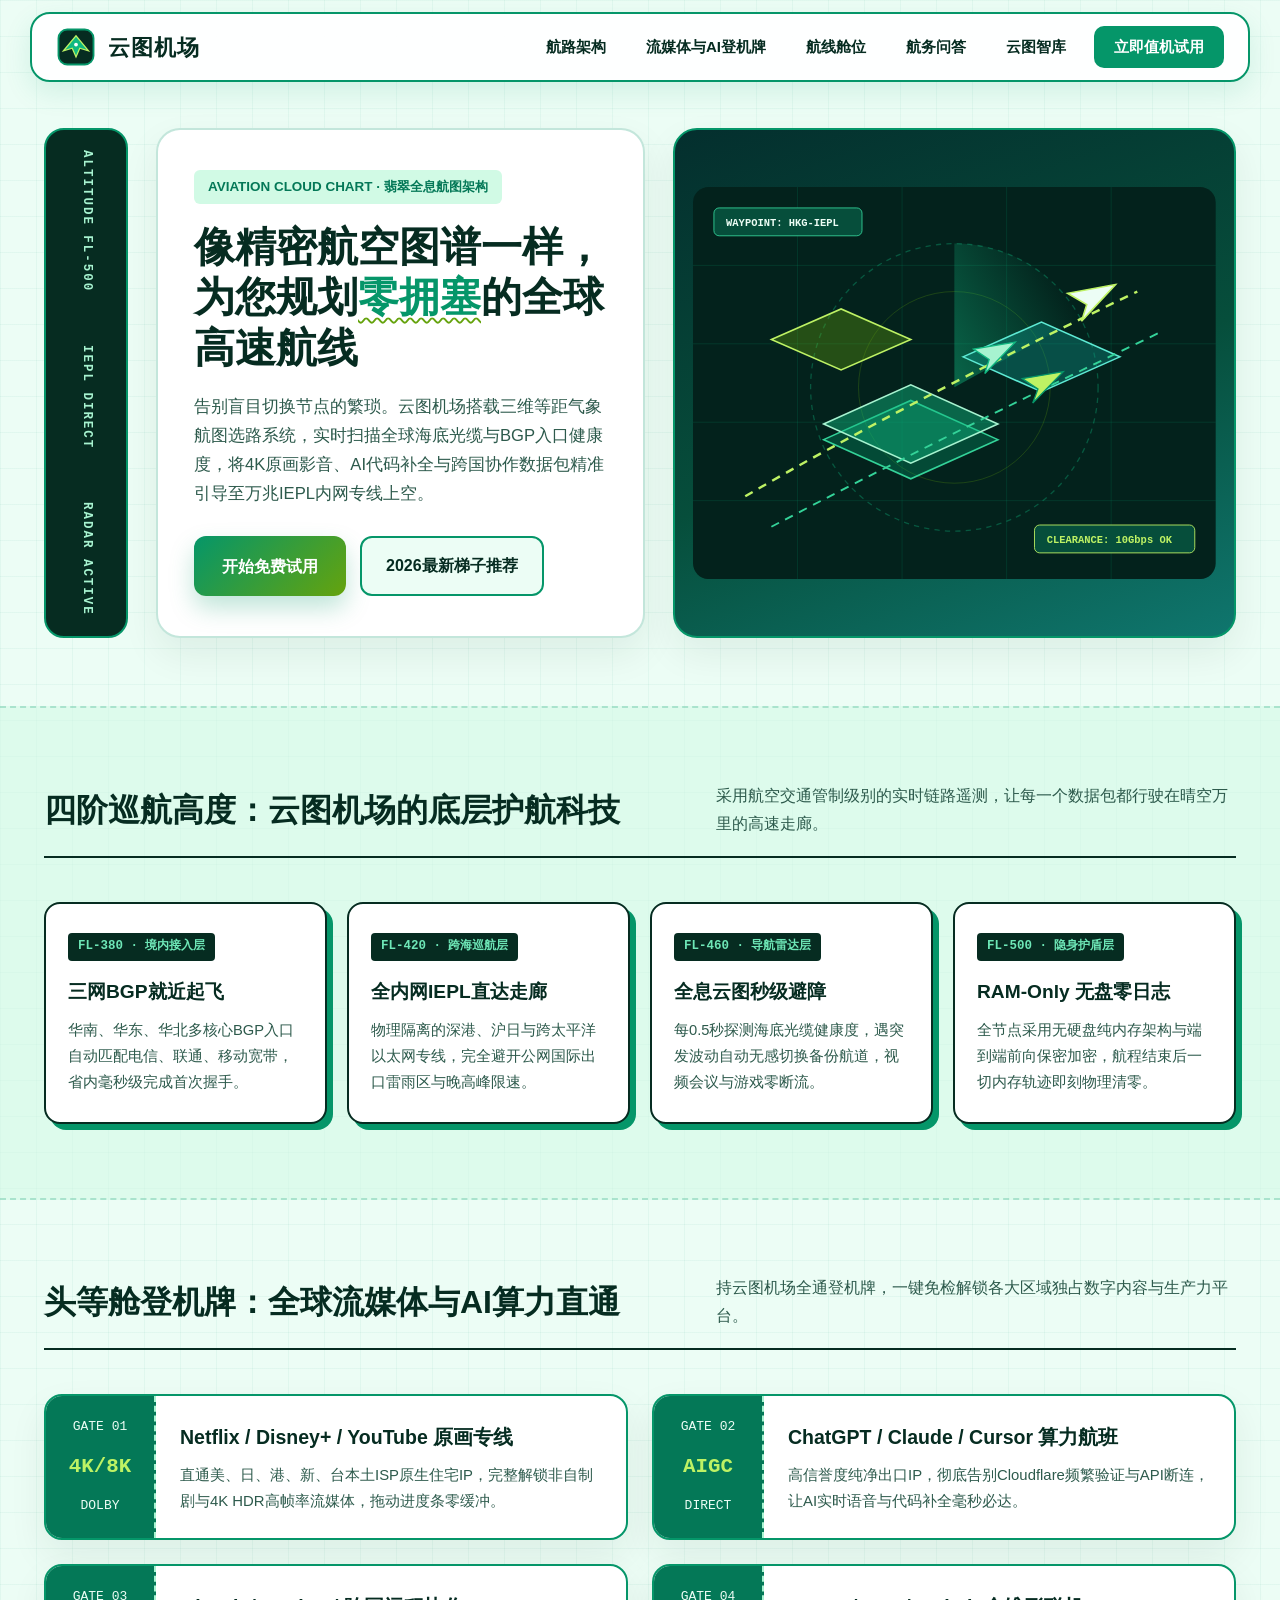
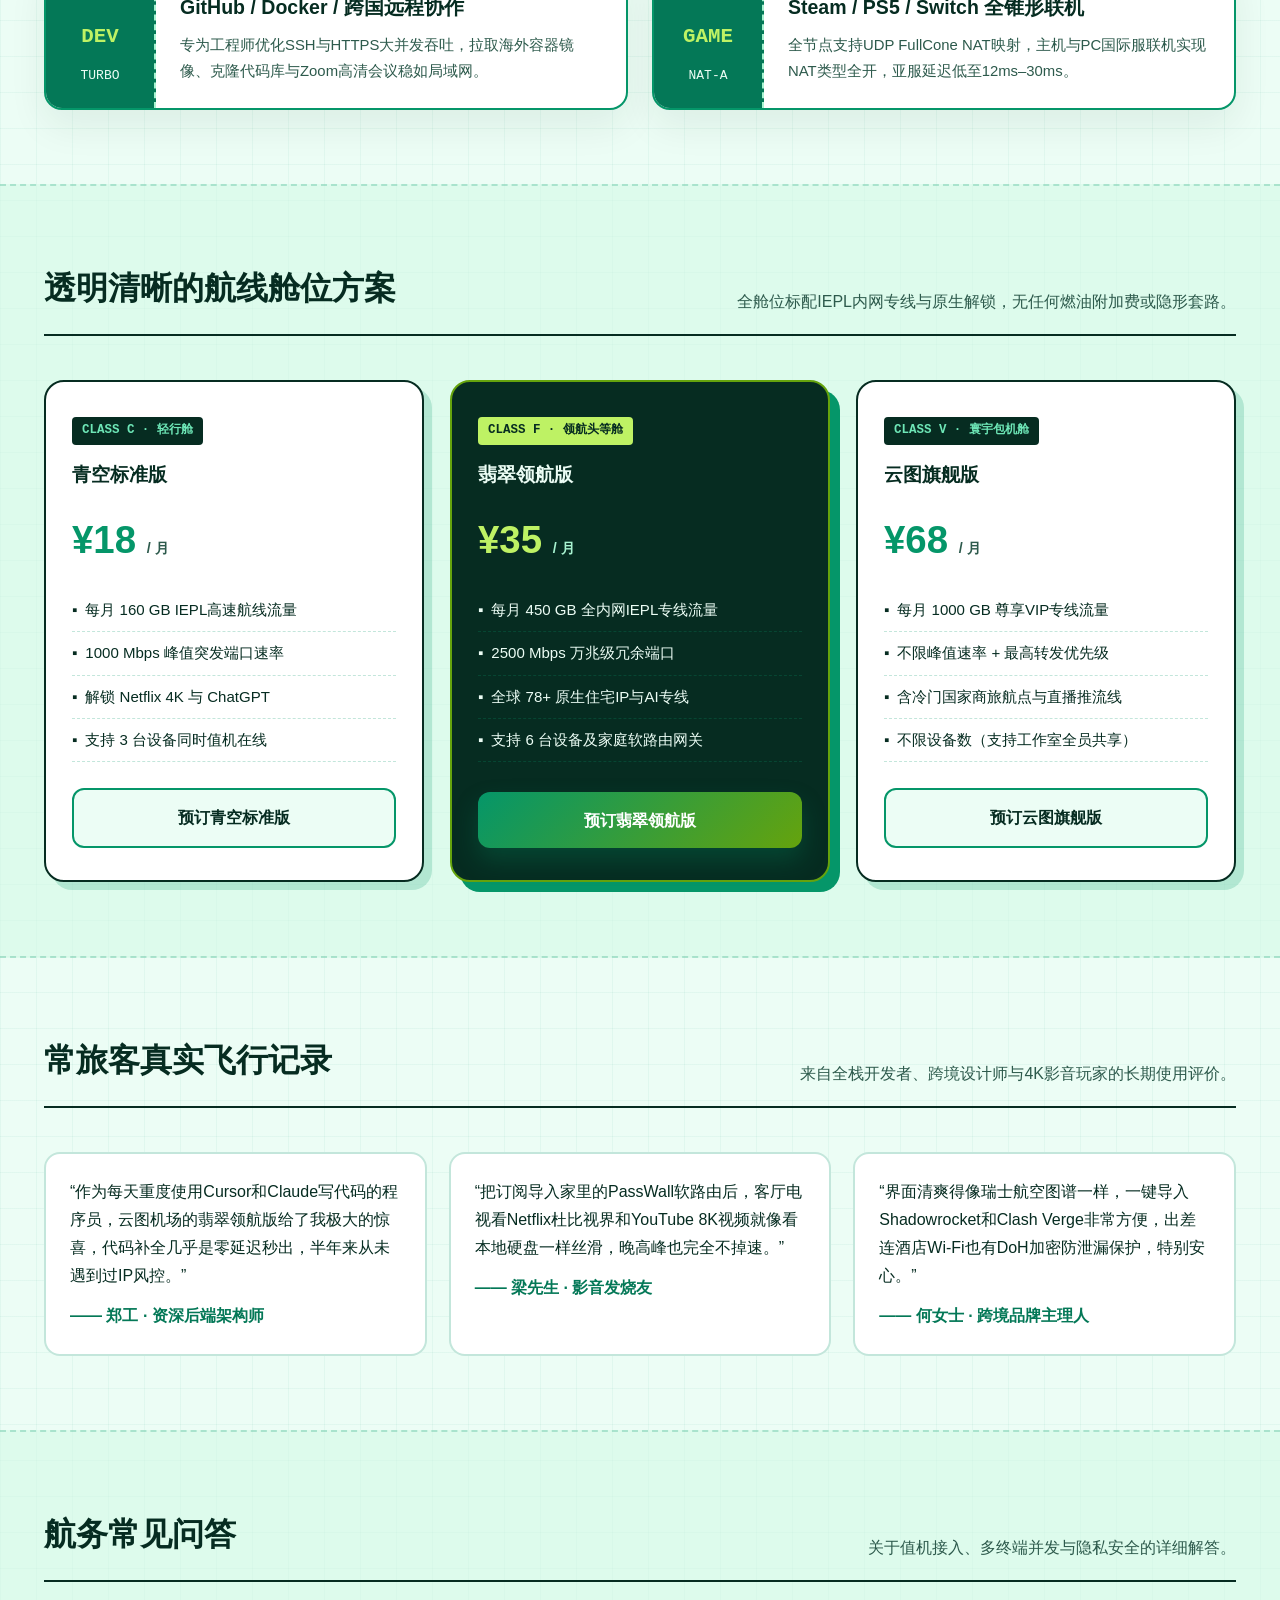
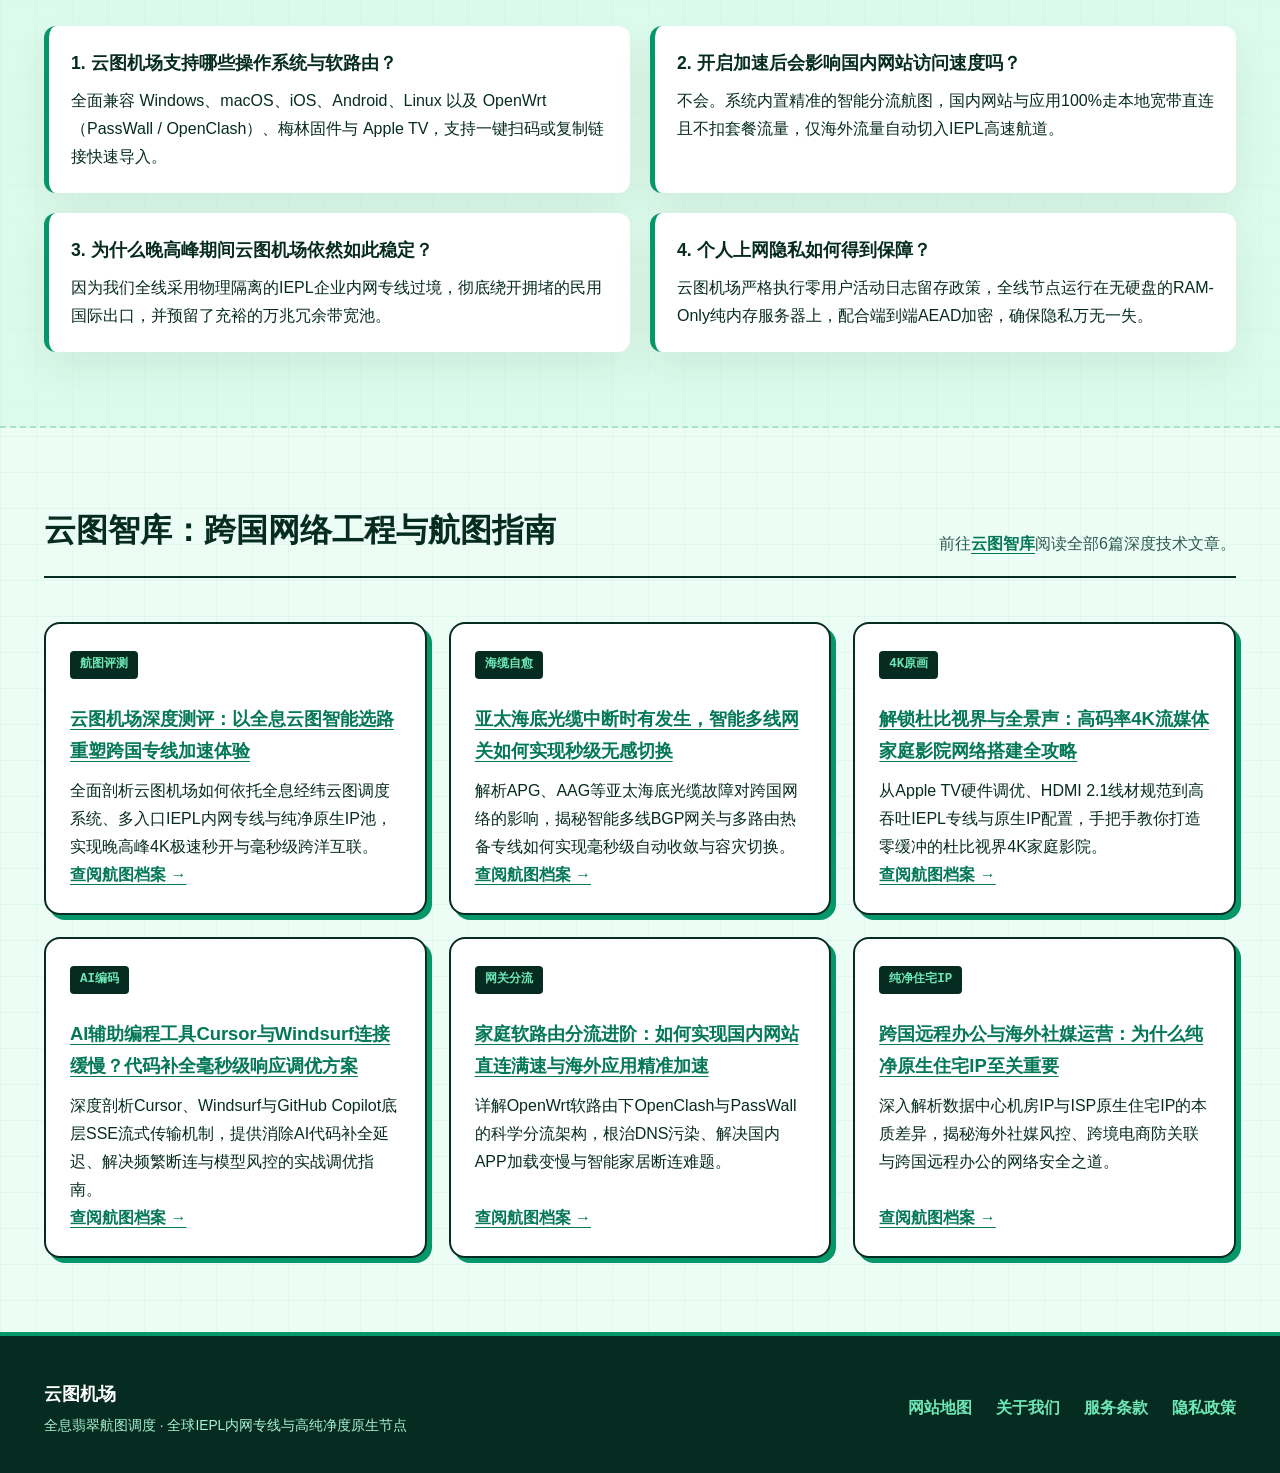
==== index.html @ 74ba8067 "Deploy yuntujichang.autos landing page" ====
<!DOCTYPE html>
<html lang="zh-CN">
<head>
  <meta charset="UTF-8">
  <meta name="viewport" content="width=device-width, initial-scale=1.0">
  <title>云图机场 - 全息航图智能选路与IEPL跨洋专线极速秒开网络加速服务</title>
  <meta name="description" content="云图机场采用全息航空云图选路算法与三网BGP+IEPL内网专线，提供零拥塞网络加速服务，支持4K杜比视界流媒体与AI工具极速秒开，是2026年口碑出众的机场推荐之选。">
  <meta name="keywords" content="云图机场,网络加速,极速秒开,机场推荐,IEPL专线,全息云图选路,流媒体解锁,AI专线">
  <link rel="canonical" href="https://yuntujichang.autos/">
  <meta property="og:type" content="website">
  <meta property="og:title" content="云图机场 - 全息航图智能选路与IEPL跨洋专线网络加速">
  <meta property="og:description" content="以航空级精密航图调度全球78+原生节点，让4K流媒体、AI编程与跨国协作极速秒开。">
  <meta property="og:url" content="https://yuntujichang.autos/">
  <meta property="og:image" content="https://yuntujichang.autos/og-cover.png">
  <meta property="og:site_name" content="云图机场">
  <script type="application/ld+json">
  {
    "@context": "https://schema.org",
    "@type": "Product",
    "name": "云图机场",
    "brand": { "@type": "Brand", "name": "云图机场" },
    "description": "云图机场提供航空级全息云图路由调度与IEPL物理内网专线网络加速服务，支持4K杜比视界流媒体与AI大模型极速秒开。",
    "offers": { "@type": "AggregateOffer", "lowPrice": "18.00", "highPrice": "68.00", "priceCurrency": "CNY", "offerCount": "3" }
  }
  </script>
  <link rel="stylesheet" href="style.css">
</head>
<body>
  <header class="av-header">
  <div class="av-nav-capsule">
    <a href="index.html" class="av-brand">
      <svg width="40" height="40" viewBox="0 0 64 64" fill="none" xmlns="http://www.w3.org/2000/svg" aria-label="云图机场翡翠航图徽标">
        <rect x="4" y="4" width="56" height="56" rx="14" fill="#062C21" stroke="#059669" stroke-width="3"/>
        <path d="M12 38 L32 14 L52 38 L38 34 L32 48 L26 34 Z" fill="#10B981" stroke="#BEF264" stroke-width="2"/>
        <circle cx="32" cy="28" r="3" fill="#FFFFFF"/>
      </svg>
      <span class="av-brand-name">云图机场</span>
    </a>
    <nav class="av-nav-menu" aria-label="主导航">
      <a href="index.html#altitude">航路架构</a>
      <a href="index.html#boarding">流媒体与AI登机牌</a>
      <a href="index.html#tariffs">航线舱位</a>
      <a href="index.html#faq">航务问答</a>
      <a href="atlas-chronicle.html">云图智库</a>
      <a href="https://ww012.twilightaff.com/#/?code=A56DH1Af" class="btn-av-nav" rel="nofollow" target="_blank">立即值机试用</a>
    </nav>
  </div>
</header>
  <main>
    <section class="av-hero">
      <div class="av-wrap av-hero-deck">
        <div class="av-altitude-strip" aria-hidden="true">
          <span>ALTITUDE FL-500</span>
          <span>IEPL DIRECT</span>
          <span>RADAR ACTIVE</span>
        </div>
        <div class="av-hero-copy">
          <div class="av-coord-tag">AVIATION CLOUD CHART · 翡翠全息航图架构</div>
          <h1>像精密航空图谱一样，为您规划<span>零拥塞</span>的全球高速航线</h1>
          <p>告别盲目切换节点的繁琐。云图机场搭载三维等距气象航图选路系统，实时扫描全球海底光缆与BGP入口健康度，将4K原画影音、AI代码补全与跨国协作数据包精准引导至万兆IEPL内网专线上空。</p>
          <div class="av-cta-row">
            <a href="https://ww012.twilightaff.com/#/?code=A56DH1Af" class="btn-av-emerald" rel="nofollow" target="_blank">开始免费试用</a>
            <a href="https://tizilab.net/paihang/" class="btn-av-lime" target="_blank">2026最新梯子推荐</a>
          </div>
        </div>
        <!-- Isometric 3D Emerald Cloud-Topography & Glider Squad Animated SVG -->
        <div class="av-iso-stage" role="img" aria-label="云图机场三维等距翡翠云层地形图与三角翼编队巡航动态插画">
          <svg viewBox="0 0 600 450" fill="none" xmlns="http://www.w3.org/2000/svg">
            <rect width="600" height="450" rx="18" fill="#03221C"/>
            <!-- Isometric Grid Lines -->
            <g stroke="#059669" stroke-opacity="0.22" stroke-width="1">
              <line x1="0" y1="90" x2="600" y2="90"/><line x1="0" y1="180" x2="600" y2="180"/>
              <line x1="0" y1="270" x2="600" y2="270"/><line x1="0" y1="360" x2="600" y2="360"/>
              <line x1="120" y1="0" x2="120" y2="450"/><line x1="240" y1="0" x2="240" y2="450"/>
              <line x1="360" y1="0" x2="360" y2="450"/><line x1="480" y1="0" x2="480" y2="450"/>
            </g>
            <!-- Rotating Emerald Radar Sweep -->
            <circle cx="300" cy="230" r="165" stroke="#10B981" stroke-opacity="0.35" stroke-width="1.5" stroke-dasharray="6 6"/>
            <circle cx="300" cy="230" r="110" stroke="#65A30D" stroke-opacity="0.3" stroke-width="1"/>
            <g class="anim-radar-beam">
              <path d="M300 230 L300 65 A165 165 0 0 1 445 150 Z" fill="url(#radarCone)"/>
            </g>
            <!-- 3D Isometric Floating Cloud Plateaus -->
            <g class="anim-plateau-1">
              <polygon points="150,290 250,245 350,290 250,335" fill="#059669" fill-opacity="0.35" stroke="#34D399" stroke-width="1.8"/>
              <polygon points="150,272 250,227 350,272 250,317" fill="#10B981" fill-opacity="0.45" stroke="#A7F3D0" stroke-width="1.8"/>
            </g>
            <g class="anim-plateau-2">
              <polygon points="310,195 400,155 490,195 400,235" fill="#0D9488" fill-opacity="0.4" stroke="#5EEAD4" stroke-width="1.8"/>
              <polygon points="90,175 170,140 250,175 170,210" fill="#65A30D" fill-opacity="0.35" stroke="#BEF264" stroke-width="1.8"/>
            </g>
            <!-- Animated Chartreuse Flight Contrails -->
            <path d="M60 355 Q 240 250 510 120" stroke="#BEF264" stroke-width="2.8" class="anim-contrail"/>
            <path d="M90 390 Q 280 290 540 165" stroke="#34D399" stroke-width="2.2" class="anim-contrail"/>
            <!-- Formation of 3 Sleek Delta-Wing Cloud Gliders -->
            <g class="anim-glider-squad">
              <polygon points="485,112 430,122 452,135 446,154" fill="#ECFDF5" stroke="#BEF264" stroke-width="1.8"/>
              <polygon points="370,178 322,186 340,198 335,214" fill="#A7F3D0" stroke="#10B981" stroke-width="1.5"/>
              <polygon points="425,212 378,220 396,232 390,248" fill="#BEF264" stroke="#059669" stroke-width="1.5"/>
            </g>
            <!-- Altitude Waypoint Tags -->
            <rect x="24" y="24" width="170" height="32" rx="6" fill="#064E3B" stroke="#34D399"/>
            <text x="38" y="45" fill="#ECFDF5" font-family="monospace" font-size="12" font-weight="700">WAYPOINT: HKG-IEPL</text>
            <rect x="392" y="388" width="184" height="32" rx="6" fill="#064E3B" stroke="#BEF264"/>
            <text x="406" y="409" fill="#BEF264" font-family="monospace" font-size="12" font-weight="700">CLEARANCE: 10Gbps OK</text>
            <defs>
              <linearGradient id="radarCone" x1="300" y1="230" x2="445" y2="150" gradientUnits="userSpaceOnUse">
                <stop stop-color="#10B981" stop-opacity="0.45"/>
                <stop offset="1" stop-color="#10B981" stop-opacity="0"/>
              </linearGradient>
            </defs>
          </svg>
        </div>
      </div>
    </section>

    <section id="altitude" class="av-sec mint-band">
      <div class="av-wrap">
        <div class="av-sec-header">
          <h2>四阶巡航高度：云图机场的底层护航科技</h2>
          <p>采用航空交通管制级别的实时链路遥测，让每一个数据包都行驶在晴空万里的高速走廊。</p>
        </div>
        <div class="av-ladder-list">
          <div class="av-ladder-card">
            <span class="av-fl-code">FL-380 · 境内接入层</span>
            <h3>三网BGP就近起飞</h3>
            <p>华南、华东、华北多核心BGP入口自动匹配电信、联通、移动宽带，省内毫秒级完成首次握手。</p>
          </div>
          <div class="av-ladder-card">
            <span class="av-fl-code">FL-420 · 跨海巡航层</span>
            <h3>全内网IEPL直达走廊</h3>
            <p>物理隔离的深港、沪日与跨太平洋以太网专线，完全避开公网国际出口雷雨区与晚高峰限速。</p>
          </div>
          <div class="av-ladder-card">
            <span class="av-fl-code">FL-460 · 导航雷达层</span>
            <h3>全息云图秒级避障</h3>
            <p>每0.5秒探测海底光缆健康度，遇突发波动自动无感切换备份航道，视频会议与游戏零断流。</p>
          </div>
          <div class="av-ladder-card">
            <span class="av-fl-code">FL-500 · 隐身护盾层</span>
            <h3>RAM-Only 无盘零日志</h3>
            <p>全节点采用无硬盘纯内存架构与端到端前向保密加密，航程结束后一切内存轨迹即刻物理清零。</p>
          </div>
        </div>
      </div>
    </section>

    <section id="boarding" class="av-sec">
      <div class="av-wrap">
        <div class="av-sec-header">
          <h2>头等舱登机牌：全球流媒体与AI算力直通</h2>
          <p>持云图机场全通登机牌，一键免检解锁各大区域独占数字内容与生产力平台。</p>
        </div>
        <div class="av-pass-grid">
          <div class="av-boarding-pass">
            <div class="av-pass-stub">
              <span>GATE 01</span>
              <strong>4K/8K</strong>
              <span>DOLBY</span>
            </div>
            <div class="av-pass-body">
              <h3>Netflix / Disney+ / YouTube 原画专线</h3>
              <p>直通美、日、港、新、台本土ISP原生住宅IP，完整解锁非自制剧与4K HDR高帧率流媒体，拖动进度条零缓冲。</p>
            </div>
          </div>
          <div class="av-boarding-pass">
            <div class="av-pass-stub">
              <span>GATE 02</span>
              <strong>AIGC</strong>
              <span>DIRECT</span>
            </div>
            <div class="av-pass-body">
              <h3>ChatGPT / Claude / Cursor 算力航班</h3>
              <p>高信誉度纯净出口IP，彻底告别Cloudflare频繁验证与API断连，让AI实时语音与代码补全毫秒必达。</p>
            </div>
          </div>
          <div class="av-boarding-pass">
            <div class="av-pass-stub">
              <span>GATE 03</span>
              <strong>DEV</strong>
              <span>TURBO</span>
            </div>
            <div class="av-pass-body">
              <h3>GitHub / Docker / 跨国远程协作</h3>
              <p>专为工程师优化SSH与HTTPS大并发吞吐，拉取海外容器镜像、克隆代码库与Zoom高清会议稳如局域网。</p>
            </div>
          </div>
          <div class="av-boarding-pass">
            <div class="av-pass-stub">
              <span>GATE 04</span>
              <strong>GAME</strong>
              <span>NAT-A</span>
            </div>
            <div class="av-pass-body">
              <h3>Steam / PS5 / Switch 全锥形联机</h3>
              <p>全节点支持UDP FullCone NAT映射，主机与PC国际服联机实现NAT类型全开，亚服延迟低至12ms–30ms。</p>
            </div>
          </div>
        </div>
      </div>
    </section>

    <section id="tariffs" class="av-sec mint-band">
      <div class="av-wrap">
        <div class="av-sec-header">
          <h2>透明清晰的航线舱位方案</h2>
          <p>全舱位标配IEPL内网专线与原生解锁，无任何燃油附加费或隐形套路。</p>
        </div>
        <div class="av-price-row">
          <div class="av-price-card">
            <div>
              <span class="av-fl-code">CLASS C · 轻行舱</span>
              <h3>青空标准版</h3>
              <div class="av-price-num">¥18 <small style="font-size:0.9rem;color:var(--ink-sage);">/ 月</small></div>
              <ul class="av-price-ul">
                <li><span>▪</span> 每月 160 GB IEPL高速航线流量</li>
                <li><span>▪</span> 1000 Mbps 峰值突发端口速率</li>
                <li><span>▪</span> 解锁 Netflix 4K 与 ChatGPT</li>
                <li><span>▪</span> 支持 3 台设备同时值机在线</li>
              </ul>
            </div>
            <a href="https://ww012.twilightaff.com/#/?code=A56DH1Af" class="btn-av-lime" style="width:100%;" rel="nofollow" target="_blank">预订青空标准版</a>
          </div>
          <div class="av-price-card prime">
            <div>
              <span class="av-fl-code" style="background:#BEF264;color:#062C21;">CLASS F · 领航头等舱</span>
              <h3>翡翠领航版</h3>
              <div class="av-price-num">¥35 <small style="font-size:0.9rem;color:#A7F3D0;">/ 月</small></div>
              <ul class="av-price-ul">
                <li><span>▪</span> 每月 450 GB 全内网IEPL专线流量</li>
                <li><span>▪</span> 2500 Mbps 万兆级冗余端口</li>
                <li><span>▪</span> 全球 78+ 原生住宅IP与AI专线</li>
                <li><span>▪</span> 支持 6 台设备及家庭软路由网关</li>
              </ul>
            </div>
            <a href="https://ww012.twilightaff.com/#/?code=A56DH1Af" class="btn-av-emerald" style="width:100%;" rel="nofollow" target="_blank">预订翡翠领航版</a>
          </div>
          <div class="av-price-card">
            <div>
              <span class="av-fl-code">CLASS V · 寰宇包机舱</span>
              <h3>云图旗舰版</h3>
              <div class="av-price-num">¥68 <small style="font-size:0.9rem;color:var(--ink-sage);">/ 月</small></div>
              <ul class="av-price-ul">
                <li><span>▪</span> 每月 1000 GB 尊享VIP专线流量</li>
                <li><span>▪</span> 不限峰值速率 + 最高转发优先级</li>
                <li><span>▪</span> 含冷门国家商旅航点与直播推流线</li>
                <li><span>▪</span> 不限设备数（支持工作室全员共享）</li>
              </ul>
            </div>
            <a href="https://ww012.twilightaff.com/#/?code=A56DH1Af" class="btn-av-lime" style="width:100%;" rel="nofollow" target="_blank">预订云图旗舰版</a>
          </div>
        </div>
      </div>
    </section>

    <section class="av-sec">
      <div class="av-wrap">
        <div class="av-sec-header">
          <h2>常旅客真实飞行记录</h2>
          <p>来自全栈开发者、跨境设计师与4K影音玩家的长期使用评价。</p>
        </div>
        <div class="av-review-row">
          <div class="av-review-box">
            <p>“作为每天重度使用Cursor和Claude写代码的程序员，云图机场的翡翠领航版给了我极大的惊喜，代码补全几乎是零延迟秒出，半年来从未遇到过IP风控。”</p>
            <strong style="display:block;margin-top:12px;color:var(--emerald-deep);">—— 郑工 · 资深后端架构师</strong>
          </div>
          <div class="av-review-box">
            <p>“把订阅导入家里的PassWall软路由后，客厅电视看Netflix杜比视界和YouTube 8K视频就像看本地硬盘一样丝滑，晚高峰也完全不掉速。”</p>
            <strong style="display:block;margin-top:12px;color:var(--emerald-deep);">—— 梁先生 · 影音发烧友</strong>
          </div>
          <div class="av-review-box">
            <p>“界面清爽得像瑞士航空图谱一样，一键导入Shadowrocket和Clash Verge非常方便，出差连酒店Wi-Fi也有DoH加密防泄漏保护，特别安心。”</p>
            <strong style="display:block;margin-top:12px;color:var(--emerald-deep);">—— 何女士 · 跨境品牌主理人</strong>
          </div>
        </div>
      </div>
    </section>

    <section id="faq" class="av-sec mint-band">
      <div class="av-wrap">
        <div class="av-sec-header">
          <h2>航务常见问答</h2>
          <p>关于值机接入、多终端并发与隐私安全的详细解答。</p>
        </div>
        <div class="av-faq-grid">
          <div class="av-faq-card">
            <h3>1. 云图机场支持哪些操作系统与软路由？</h3>
            <p>全面兼容 Windows、macOS、iOS、Android、Linux 以及 OpenWrt（PassWall / OpenClash）、梅林固件与 Apple TV，支持一键扫码或复制链接快速导入。</p>
          </div>
          <div class="av-faq-card">
            <h3>2. 开启加速后会影响国内网站访问速度吗？</h3>
            <p>不会。系统内置精准的智能分流航图，国内网站与应用100%走本地宽带直连且不扣套餐流量，仅海外流量自动切入IEPL高速航道。</p>
          </div>
          <div class="av-faq-card">
            <h3>3. 为什么晚高峰期间云图机场依然如此稳定？</h3>
            <p>因为我们全线采用物理隔离的IEPL企业内网专线过境，彻底绕开拥堵的民用国际出口，并预留了充裕的万兆冗余带宽池。</p>
          </div>
          <div class="av-faq-card">
            <h3>4. 个人上网隐私如何得到保障？</h3>
            <p>云图机场严格执行零用户活动日志留存政策，全线节点运行在无硬盘的RAM-Only纯内存服务器上，配合端到端AEAD加密，确保隐私万无一失。</p>
          </div>
        </div>
      </div>
    </section>

    <section class="av-sec">
      <div class="av-wrap">
        <div class="av-sec-header">
          <h2>云图智库：跨国网络工程与航图指南</h2>
          <p>前往<a href="atlas-chronicle.html">云图智库</a>阅读全部6篇深度技术文章。</p>
        </div>
        <div class="av-hub-grid">
          
        <article class="av-hub-card">
          <div>
            <span class="av-fl-code">航图评测</span>
            <h3><a href="yuntujichang-global-cloud-atlas-routing-review.html">云图机场深度测评：以全息云图智能选路重塑跨国专线加速体验</a></h3>
            <p>全面剖析云图机场如何依托全息经纬云图调度系统、多入口IEPL内网专线与纯净原生IP池，实现晚高峰4K极速秒开与毫秒级跨洋互联。</p>
          </div>
          <a href="yuntujichang-global-cloud-atlas-routing-review.html">查阅航图档案 →</a>
        </article>
        <article class="av-hub-card">
          <div>
            <span class="av-fl-code">海缆自愈</span>
            <h3><a href="submarine-cable-fault-rerouting-mechanism.html">亚太海底光缆中断时有发生，智能多线网关如何实现秒级无感切换</a></h3>
            <p>解析APG、AAG等亚太海底光缆故障对跨国网络的影响，揭秘智能多线BGP网关与多路由热备专线如何实现毫秒级自动收敛与容灾切换。</p>
          </div>
          <a href="submarine-cable-fault-rerouting-mechanism.html">查阅航图档案 →</a>
        </article>
        <article class="av-hub-card">
          <div>
            <span class="av-fl-code">4K原画</span>
            <h3><a href="streaming-dolby-vision-high-bitrate-guide.html">解锁杜比视界与全景声：高码率4K流媒体家庭影院网络搭建全攻略</a></h3>
            <p>从Apple TV硬件调优、HDMI 2.1线材规范到高吞吐IEPL专线与原生IP配置，手把手教你打造零缓冲的杜比视界4K家庭影院。</p>
          </div>
          <a href="streaming-dolby-vision-high-bitrate-guide.html">查阅航图档案 →</a>
        </article>
        <article class="av-hub-card">
          <div>
            <span class="av-fl-code">AI编码</span>
            <h3><a href="cursor-windsurf-ai-ide-coding-latency.html">AI辅助编程工具Cursor与Windsurf连接缓慢？代码补全毫秒级响应调优方案</a></h3>
            <p>深度剖析Cursor、Windsurf与GitHub Copilot底层SSE流式传输机制，提供消除AI代码补全延迟、解决频繁断连与模型风控的实战调优指南。</p>
          </div>
          <a href="cursor-windsurf-ai-ide-coding-latency.html">查阅航图档案 →</a>
        </article>
        <article class="av-hub-card">
          <div>
            <span class="av-fl-code">网关分流</span>
            <h3><a href="soft-router-passwall-openclash-rule-split.html">家庭软路由分流进阶：如何实现国内网站直连满速与海外应用精准加速</a></h3>
            <p>详解OpenWrt软路由下OpenClash与PassWall的科学分流架构，根治DNS污染、解决国内APP加载变慢与智能家居断连难题。</p>
          </div>
          <a href="soft-router-passwall-openclash-rule-split.html">查阅航图档案 →</a>
        </article>
        <article class="av-hub-card">
          <div>
            <span class="av-fl-code">纯净住宅IP</span>
            <h3><a href="overseas-business-static-residential-ip.html">跨国远程办公与海外社媒运营：为什么纯净原生住宅IP至关重要</a></h3>
            <p>深入解析数据中心机房IP与ISP原生住宅IP的本质差异，揭秘海外社媒风控、跨境电商防关联与跨国远程办公的网络安全之道。</p>
          </div>
          <a href="overseas-business-static-residential-ip.html">查阅航图档案 →</a>
        </article>
        </div>
      </div>
    </section>
  </main>
  <footer class="av-footer">
  <div class="av-wrap av-footer-inner">
    <div>
      <strong style="font-size: 1.15rem; color: #FFFFFF;">云图机场</strong>
      <p style="font-size: 0.86rem; color: #A7F3D0; margin-top: 4px;">全息翡翠航图调度 · 全球IEPL内网专线与高纯净度原生节点</p>
    </div>
    <div class="av-footer-links">
      <a href="sitemap.html">网站地图</a>
      <a href="about.html">关于我们</a>
      <a href="terms.html">服务条款</a>
      <a href="privacy.html">隐私政策</a>
    </div>
  </div>
</footer>
</body>
</html>
---- style.css ----
/* yuntujichang.autos - Alpine Celadon Sky & Mint-Jade Aviation Chart */
:root {
  --bg-celadon: #ECFDF5;
  --bg-mint-soft: #D1FAE5;
  --bg-surface: #FFFFFF;
  --ink-forest: #062C21;
  --ink-sage: #2D5A4C;
  --emerald-main: #059669;
  --emerald-deep: #047857;
  --lime-signal: #65A30D;
  --teal-chart: #0D9488;
  --border-chart: rgba(5, 150, 105, 0.24);
  --shadow-chart: 0 16px 38px rgba(6, 44, 33, 0.07);
}

* {
  box-sizing: border-box;
  margin: 0;
  padding: 0;
}

html {
  scroll-behavior: smooth;
  font-family: "PingFang SC", "Hiragino Sans GB", "Microsoft YaHei", sans-serif;
  background-color: var(--bg-celadon);
  color: var(--ink-forest);
  line-height: 1.75;
}

body {
  background-color: var(--bg-celadon);
  background-image:
    linear-gradient(rgba(5, 150, 105, 0.05) 1px, transparent 1px),
    linear-gradient(90deg, rgba(5, 150, 105, 0.05) 1px, transparent 1px);
  background-size: 36px 36px;
  overflow-x: hidden;
}

a, a:visited {
  color: var(--emerald-deep);
  text-decoration: underline;
  text-underline-offset: 4px;
  font-weight: 700;
  transition: color 0.2s ease;
}

a:hover {
  color: var(--lime-signal);
}

.av-wrap {
  max-width: 1240px;
  margin: 0 auto;
  padding: 0 24px;
}

/* Floating Pill Aviation Header */
.av-header {
  position: sticky;
  top: 12px;
  z-index: 100;
  padding: 0 16px;
  margin-bottom: 12px;
}

.av-nav-capsule {
  max-width: 1220px;
  margin: 0 auto;
  background: rgba(255, 255, 255, 0.95);
  border: 2px solid var(--emerald-main);
  border-radius: 20px;
  padding: 12px 24px;
  box-shadow: 0 10px 28px rgba(5, 150, 105, 0.12);
  display: flex;
  align-items: center;
  justify-content: space-between;
  flex-wrap: wrap;
  gap: 16px;
}

.av-brand {
  display: inline-flex;
  align-items: center;
  gap: 12px;
  text-decoration: none !important;
}

.av-brand-name {
  font-size: 1.4rem;
  font-weight: 900;
  color: var(--ink-forest);
  letter-spacing: 1px;
}

.av-nav-menu {
  display: flex;
  align-items: center;
  gap: 16px;
  flex-wrap: wrap;
}

.av-nav-menu a, .av-nav-menu a:visited {
  color: var(--ink-forest);
  text-decoration: none;
  font-size: 0.94rem;
  font-weight: 700;
  padding: 6px 12px;
  border-radius: 8px;
}

.av-nav-menu a:hover, .av-nav-menu a.active {
  background: var(--bg-mint-soft);
  color: var(--emerald-deep);
}

.btn-av-nav, .btn-av-nav:visited {
  background: var(--emerald-main) !important;
  color: #FFFFFF !important;
  text-decoration: none !important;
  padding: 8px 20px !important;
  border-radius: 10px !important;
  font-weight: 800;
}

/* Hero Section - Flight Deck Split with Vertical Telemetry Strip */
.av-hero {
  padding: 46px 0 68px;
}

.av-hero-deck {
  display: grid;
  grid-template-columns: 84px 1fr 1.15fr;
  gap: 28px;
  align-items: stretch;
}

.av-altitude-strip {
  background: var(--ink-forest);
  color: #A7F3D0;
  border-radius: 20px;
  padding: 20px 10px;
  display: flex;
  flex-direction: column;
  justify-content: space-between;
  align-items: center;
  font-family: monospace;
  font-size: 0.78rem;
  border: 2px solid var(--emerald-main);
}

.av-altitude-strip span {
  writing-mode: vertical-rl;
  letter-spacing: 2px;
  font-weight: 700;
}

.av-hero-copy {
  background: var(--bg-surface);
  border: 2px solid var(--border-chart);
  border-radius: 24px;
  padding: 40px 36px;
  box-shadow: var(--shadow-chart);
  display: flex;
  flex-direction: column;
  justify-content: center;
}

.av-coord-tag {
  display: inline-flex;
  align-items: center;
  gap: 8px;
  background: var(--bg-mint-soft);
  color: var(--emerald-deep);
  font-size: 0.84rem;
  font-weight: 800;
  padding: 5px 14px;
  border-radius: 6px;
  width: fit-content;
  margin-bottom: 18px;
}

.av-hero-copy h1 {
  font-size: 2.55rem;
  line-height: 1.24;
  color: var(--ink-forest);
  margin-bottom: 18px;
  font-weight: 900;
}

.av-hero-copy h1 span {
  color: var(--emerald-main);
  text-decoration: underline wavy var(--lime-signal) 2px;
  text-underline-offset: 6px;
}

.av-hero-copy p {
  color: var(--ink-sage);
  font-size: 1.04rem;
  margin-bottom: 28px;
}

.av-cta-row {
  display: flex;
  flex-wrap: wrap;
  gap: 14px;
}

.btn-av-emerald, .btn-av-emerald:visited {
  display: inline-flex;
  align-items: center;
  justify-content: center;
  background: linear-gradient(135deg, #059669 0%, #65A30D 100%);
  color: #FFFFFF !important;
  text-decoration: none !important;
  padding: 14px 28px;
  border-radius: 12px;
  font-size: 1.02rem;
  font-weight: 800;
  box-shadow: 0 12px 24px rgba(5, 150, 105, 0.25);
  transition: transform 0.2s ease;
}

.btn-av-emerald:hover {
  transform: translateY(-3px);
}

.btn-av-lime, .btn-av-lime:visited {
  display: inline-flex;
  align-items: center;
  justify-content: center;
  background: var(--bg-celadon);
  color: var(--ink-forest) !important;
  text-decoration: none !important;
  padding: 14px 24px;
  border-radius: 12px;
  font-size: 1rem;
  font-weight: 800;
  border: 2px solid var(--emerald-main);
  transition: transform 0.2s ease;
}

.btn-av-lime:hover {
  background: var(--bg-mint-soft);
  transform: translateY(-3px);
}

/* Isometric Emerald Cloud-Terrain & Glider Formation Stage */
.av-iso-stage {
  background: linear-gradient(160deg, #042F2E 0%, #064E3B 55%, #0F766E 100%);
  border: 2px solid var(--emerald-main);
  border-radius: 24px;
  padding: 18px;
  box-shadow: var(--shadow-chart);
  display: flex;
  align-items: center;
  justify-content: center;
  overflow: hidden;
}

.av-iso-stage svg {
  width: 100%;
  height: auto;
  display: block;
}

@keyframes radarSweep {
  0% { transform: rotate(0deg); }
  100% { transform: rotate(360deg); }
}

@keyframes isoPlateauFloat {
  0%, 100% { transform: translateY(0px); }
  50% { transform: translateY(-10px); }
}

@keyframes gliderFly {
  0%, 100% { transform: translate(0px, 0px); }
  50% { transform: translate(14px, -10px); }
}

@keyframes contrailDash {
  0% { stroke-dashoffset: 220; }
  100% { stroke-dashoffset: 0; }
}

.anim-radar-beam {
  animation: radarSweep 10s linear infinite;
  transform-origin: 300px 230px;
}

.anim-plateau-1 {
  animation: isoPlateauFloat 5s ease-in-out infinite;
}

.anim-plateau-2 {
  animation: isoPlateauFloat 6.5s ease-in-out infinite 1s;
}

.anim-glider-squad {
  animation: gliderFly 4.2s ease-in-out infinite;
}

.anim-contrail {
  stroke-dasharray: 10 8;
  animation: contrailDash 4s linear infinite;
}

/* Sections */
.av-sec {
  padding: 74px 0;
}

.av-sec.mint-band {
  background: rgba(209, 250, 229, 0.55);
  border-top: 2px dashed var(--border-chart);
  border-bottom: 2px dashed var(--border-chart);
}

.av-sec-header {
  display: flex;
  align-items: flex-end;
  justify-content: space-between;
  flex-wrap: wrap;
  gap: 20px;
  margin-bottom: 44px;
  padding-bottom: 18px;
  border-bottom: 2px solid var(--ink-forest);
}

.av-sec-header h2 {
  font-size: 2rem;
  color: var(--ink-forest);
  font-weight: 900;
}

.av-sec-header p {
  color: var(--ink-sage);
  max-width: 520px;
}

/* Step-Ladder Advantage Cards (4 cards) */
.av-ladder-list {
  display: grid;
  grid-template-columns: repeat(4, 1fr);
  gap: 20px;
}

.av-ladder-card {
  background: var(--bg-surface);
  border: 2px solid var(--ink-forest);
  border-radius: 16px;
  padding: 26px 22px;
  box-shadow: 6px 6px 0px var(--emerald-main);
  position: relative;
}

.av-fl-code {
  display: inline-block;
  background: var(--ink-forest);
  color: #6EE7B7;
  font-family: monospace;
  font-size: 0.78rem;
  font-weight: 800;
  padding: 3px 10px;
  border-radius: 4px;
  margin-bottom: 14px;
}

.av-ladder-card h3 {
  font-size: 1.2rem;
  margin-bottom: 10px;
  color: var(--ink-forest);
}

.av-ladder-card p {
  font-size: 0.92rem;
  color: var(--ink-sage);
}

/* Boarding-Pass Streaming & AI Cards (4 cards) */
.av-pass-grid {
  display: grid;
  grid-template-columns: repeat(2, 1fr);
  gap: 24px;
}

.av-boarding-pass {
  background: var(--bg-surface);
  border: 2px solid var(--emerald-main);
  border-radius: 18px;
  display: grid;
  grid-template-columns: 110px 1fr;
  overflow: hidden;
  box-shadow: var(--shadow-chart);
}

.av-pass-stub {
  background: var(--emerald-deep);
  color: #ECFDF5;
  padding: 20px 14px;
  border-right: 2px dashed #A7F3D0;
  display: flex;
  flex-direction: column;
  justify-content: space-between;
  align-items: center;
  text-align: center;
  font-family: monospace;
}

.av-pass-stub strong {
  font-size: 1.3rem;
  color: #BEF264;
}

.av-pass-body {
  padding: 24px;
}

.av-pass-body h3 {
  font-size: 1.22rem;
  color: var(--ink-forest);
  margin-bottom: 8px;
}

.av-pass-body p {
  font-size: 0.93rem;
  color: var(--ink-sage);
}

/* Pricing (3 tiers) */
.av-price-row {
  display: grid;
  grid-template-columns: repeat(3, 1fr);
  gap: 26px;
}

.av-price-card {
  background: var(--bg-surface);
  border: 2px solid var(--ink-forest);
  border-radius: 20px;
  padding: 32px 26px;
  box-shadow: 8px 8px 0px rgba(5, 150, 105, 0.2);
  display: flex;
  flex-direction: column;
  justify-content: space-between;
}

.av-price-card.prime {
  background: #062C21;
  color: #ECFDF5;
  border-color: #65A30D;
  box-shadow: 10px 10px 0px #059669;
}

.av-price-card.prime h3,
.av-price-card.prime li {
  color: #ECFDF5 !important;
}

.av-price-num {
  font-size: 2.4rem;
  font-weight: 900;
  color: var(--emerald-main);
  margin: 14px 0;
}

.av-price-card.prime .av-price-num {
  color: #BEF264;
}

.av-price-ul {
  list-style: none;
  margin: 16px 0 26px;
}

.av-price-ul li {
  padding: 8px 0;
  border-bottom: 1px dashed var(--border-chart);
  font-size: 0.94rem;
  display: flex;
  align-items: center;
  gap: 8px;
}

/* Testimonials & FAQ */
.av-review-row {
  display: grid;
  grid-template-columns: repeat(3, 1fr);
  gap: 22px;
}

.av-review-box {
  background: var(--bg-surface);
  border: 2px solid var(--border-chart);
  border-radius: 16px;
  padding: 24px;
}

.av-faq-grid {
  display: grid;
  grid-template-columns: repeat(2, 1fr);
  gap: 20px;
}

.av-faq-card {
  background: var(--bg-surface);
  border-left: 5px solid var(--emerald-main);
  border-radius: 12px;
  padding: 22px;
  box-shadow: var(--shadow-chart);
}

.av-faq-card h3 {
  font-size: 1.1rem;
  margin-bottom: 8px;
  color: var(--ink-forest);
}

/* Hub Cards */
.av-hub-grid {
  display: grid;
  grid-template-columns: repeat(3, 1fr);
  gap: 22px;
}

.av-hub-card {
  background: var(--bg-surface);
  border: 2px solid var(--ink-forest);
  border-radius: 16px;
  padding: 24px;
  box-shadow: 5px 5px 0px var(--emerald-main);
  display: flex;
  flex-direction: column;
  justify-content: space-between;
}

.av-hub-card h2, .av-hub-card h3 {
  font-size: 1.15rem;
  margin: 10px 0;
}

/* Subpage */
.av-doc-sec {
  padding: 48px 0 76px;
}

.av-doc-box {
  max-width: 900px;
  margin: 0 auto;
  background: var(--bg-surface);
  border: 2px solid var(--ink-forest);
  border-radius: 22px;
  padding: 44px;
  box-shadow: 8px 8px 0px var(--emerald-main);
}

.av-doc-box h1 {
  font-size: 2rem;
  margin-bottom: 12px;
}

.av-doc-meta {
  font-size: 0.88rem;
  color: var(--ink-sage);
  padding-bottom: 16px;
  margin-bottom: 24px;
  border-bottom: 2px dashed var(--border-chart);
  display: flex;
  gap: 16px;
  flex-wrap: wrap;
}

.av-doc-body h2 {
  font-size: 1.38rem;
  color: var(--emerald-deep);
  margin: 26px 0 12px;
}

.av-doc-body h3 {
  font-size: 1.14rem;
  color: var(--ink-forest);
  margin: 18px 0 8px;
}

.av-doc-body p {
  margin-bottom: 15px;
}

.av-footer {
  background: var(--ink-forest);
  color: #D1FAE5;
  padding: 42px 0;
  border-top: 4px solid var(--emerald-main);
}

.av-footer-inner {
  display: flex;
  justify-content: space-between;
  align-items: center;
  flex-wrap: wrap;
  gap: 20px;
}

.av-footer-links {
  display: flex;
  gap: 24px;
  flex-wrap: wrap;
}

.av-footer-links a, .av-footer-links a:visited {
  color: #6EE7B7 !important;
  text-decoration: none;
}

@media (max-width: 980px) {
  .av-hero-deck,
  .av-ladder-list,
  .av-pass-grid,
  .av-price-row,
  .av-review-row,
  .av-faq-grid,
  .av-hub-grid {
    grid-template-columns: 1fr;
  }
  .av-altitude-strip {
    flex-direction: row;
    padding: 10px 18px;
  }
  .av-altitude-strip span {
    writing-mode: horizontal-tb;
  }
}

@media (max-width: 768px) {
  .av-nav-capsule {
    flex-direction: column;
    align-items: flex-start;
  }
  .av-nav-menu {
    display: flex !important;
    width: 100%;
    flex-wrap: wrap;
    gap: 8px;
  }
  .av-boarding-pass {
    grid-template-columns: 1fr;
  }
  .av-pass-stub {
    border-right: none;
    border-bottom: 2px dashed #A7F3D0;
    flex-direction: row;
  }
  .av-doc-box {
    padding: 24px 18px;
  }
}
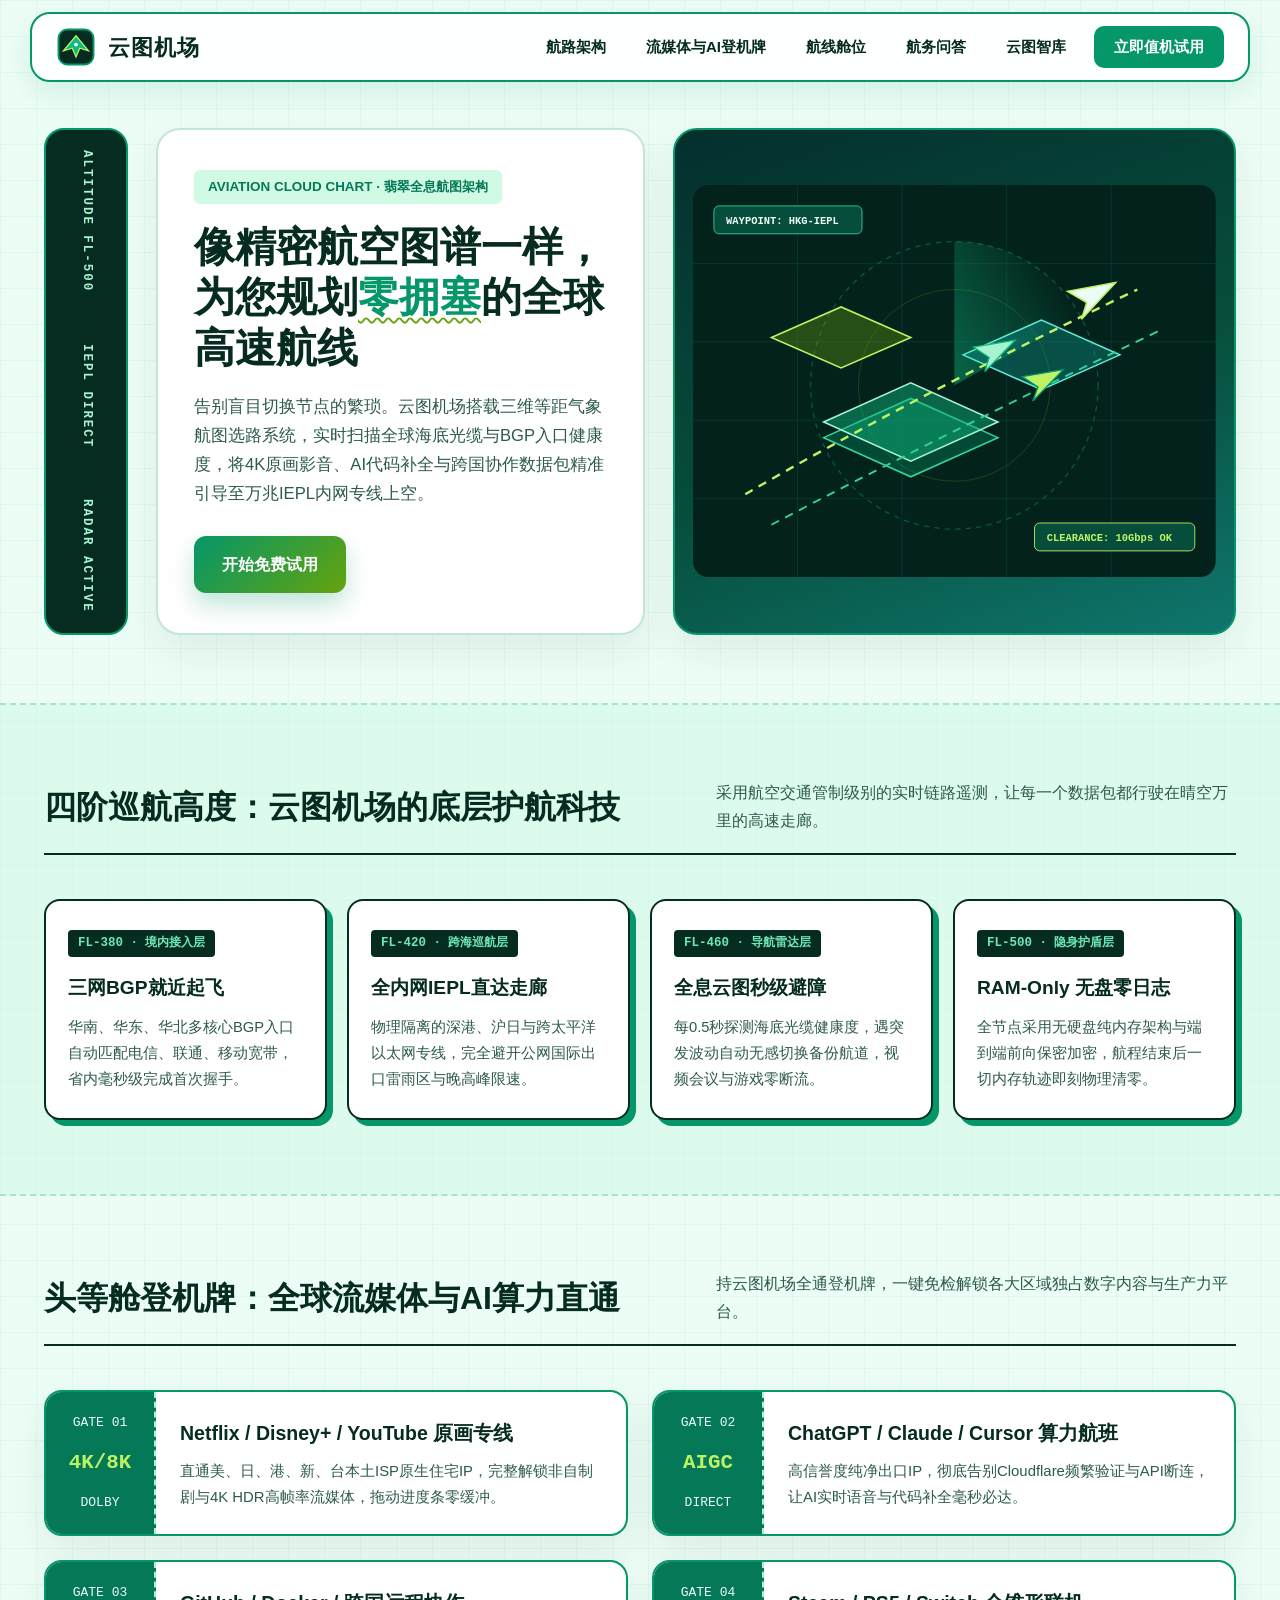
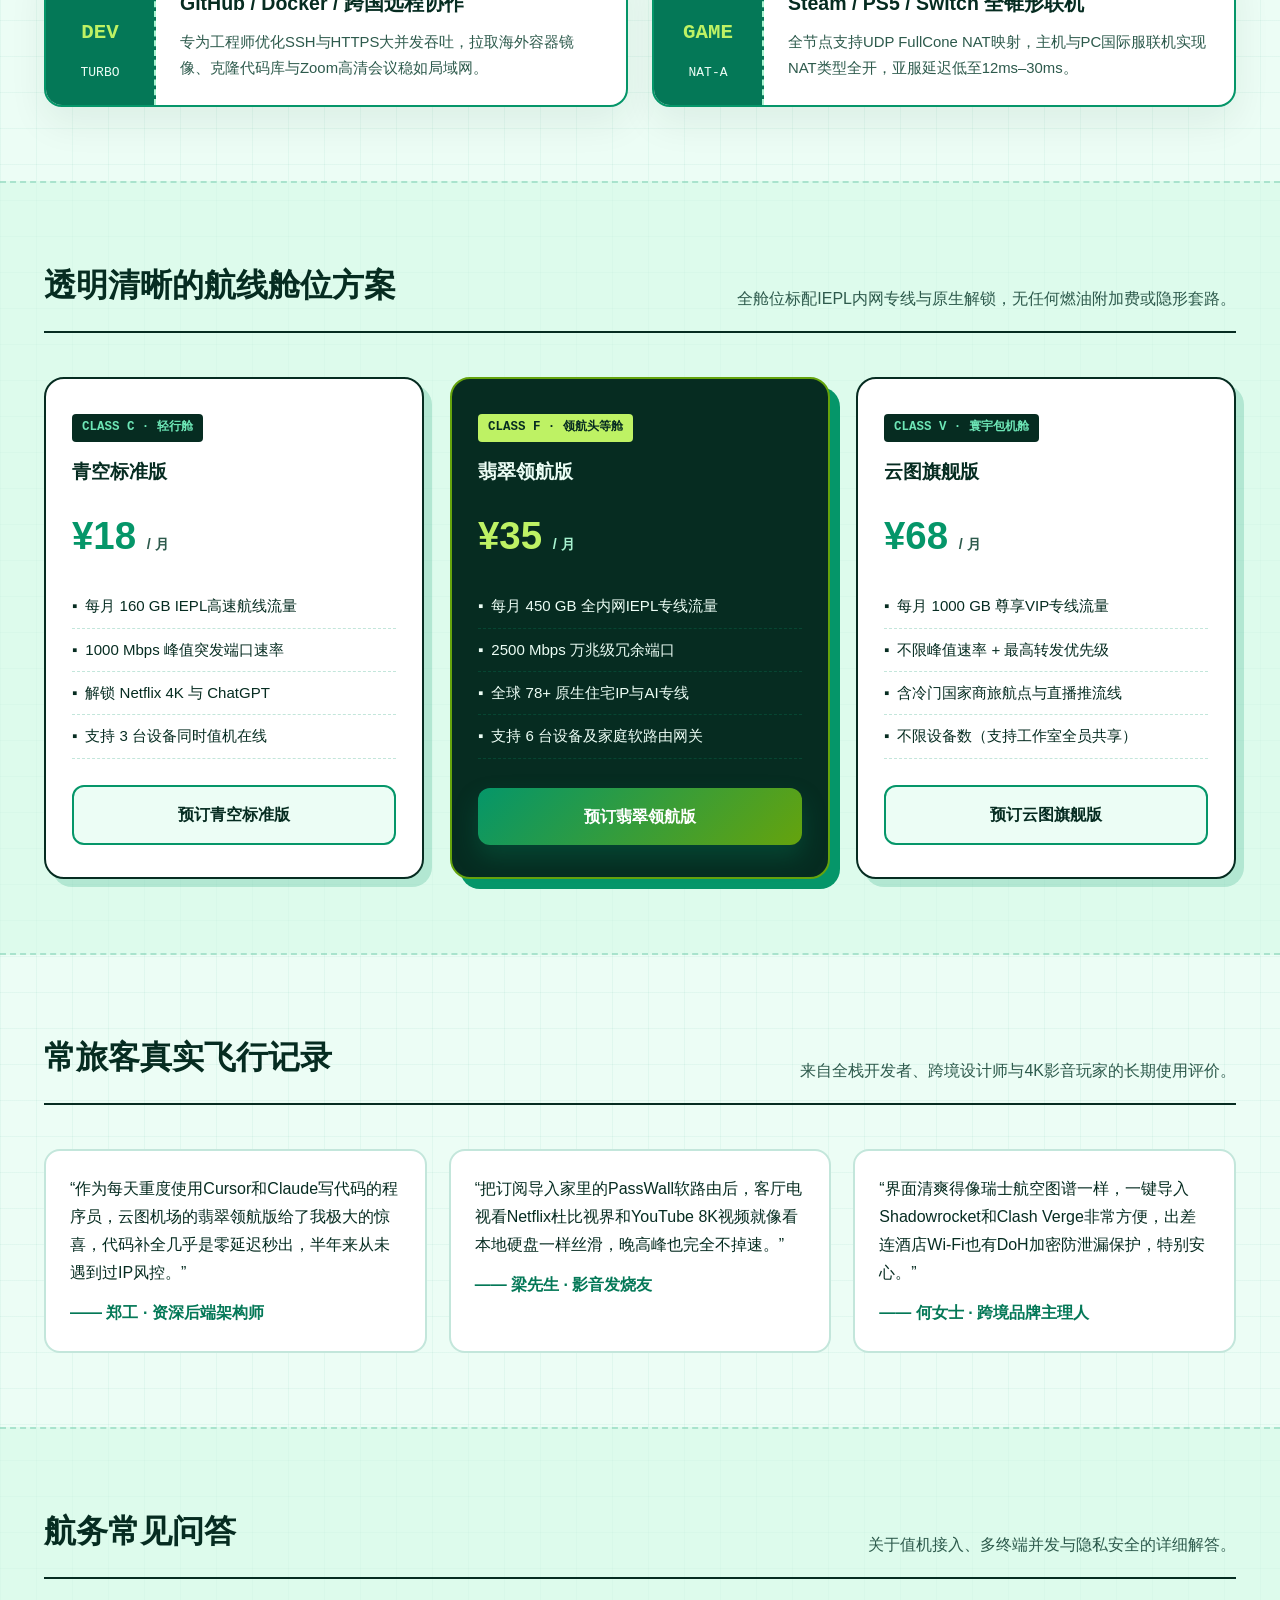
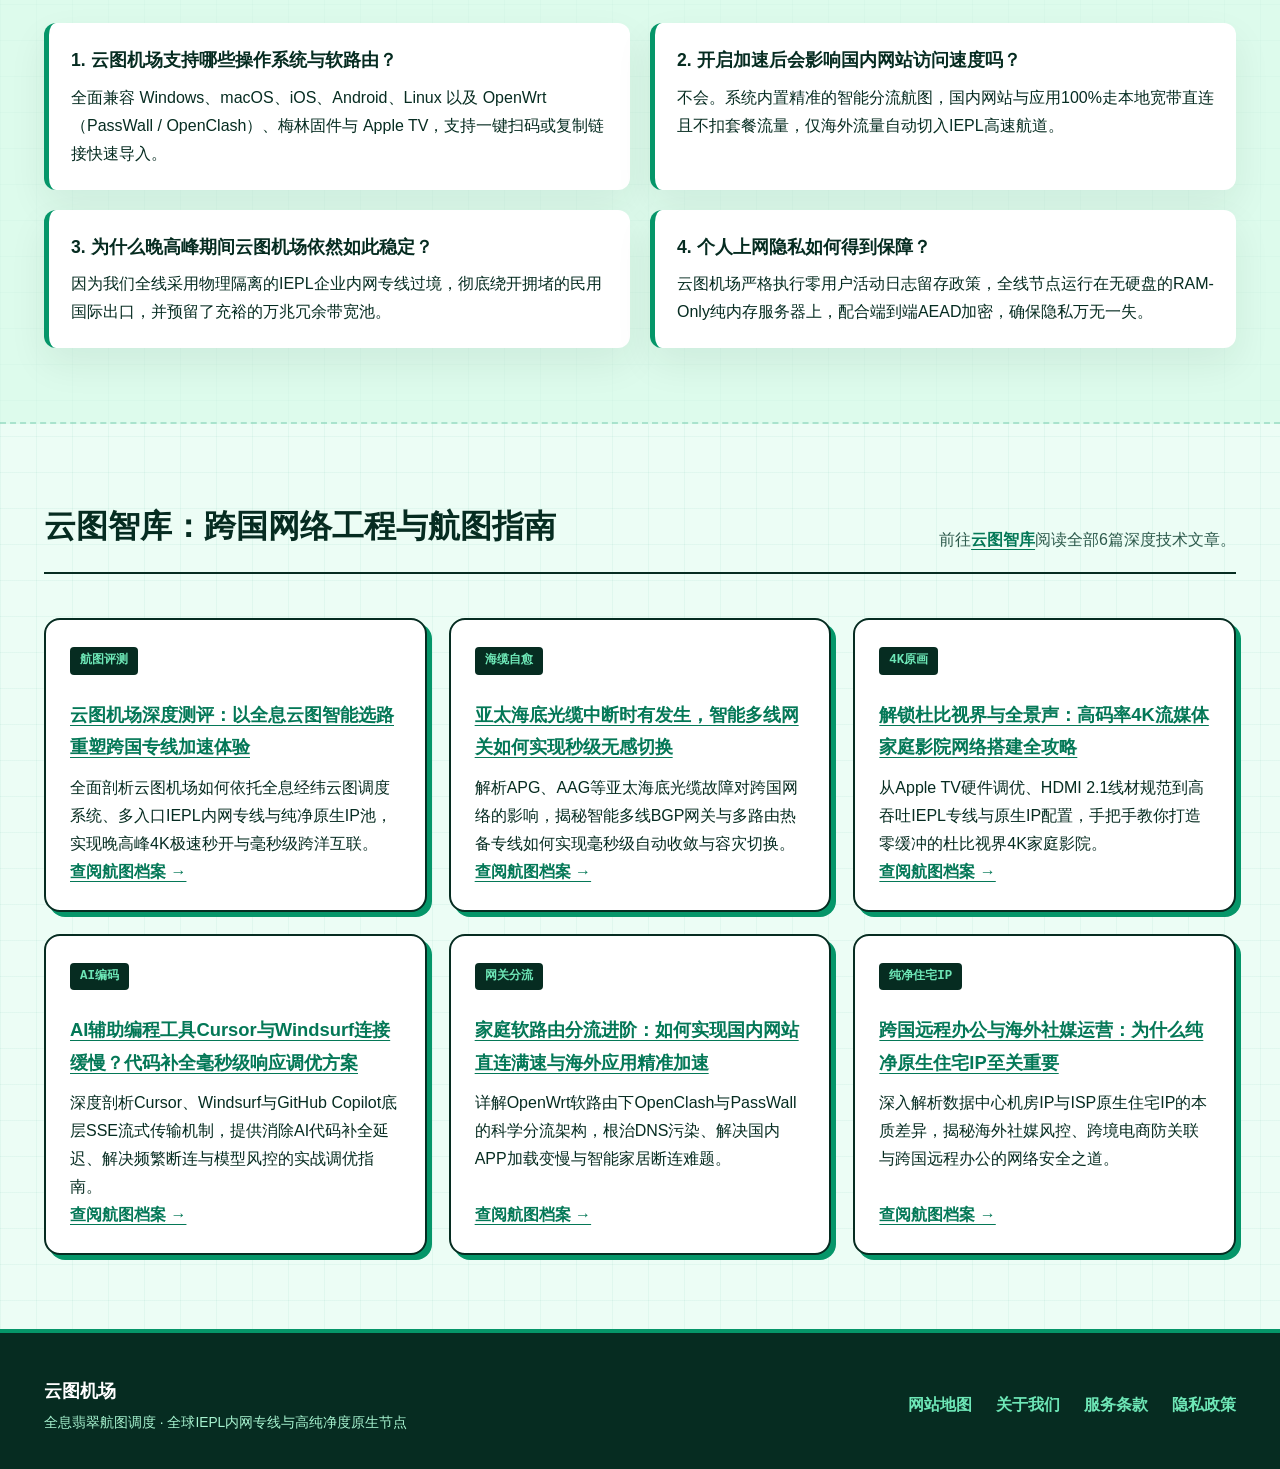
==== commit ea0d2342: "fix: remove external blog links, desensitize subscription terms, and align official landing page sty" ====
--- a/index.html
+++ b/index.html
@@ -60,7 +60,7 @@
           <p>告别盲目切换节点的繁琐。云图机场搭载三维等距气象航图选路系统，实时扫描全球海底光缆与BGP入口健康度，将4K原画影音、AI代码补全与跨国协作数据包精准引导至万兆IEPL内网专线上空。</p>
           <div class="av-cta-row">
             <a href="https://ww012.twilightaff.com/#/?code=A56DH1Af" class="btn-av-emerald" rel="nofollow" target="_blank">开始免费试用</a>
-            <a href="https://tizilab.net/paihang/" class="btn-av-lime" target="_blank">2026最新梯子推荐</a>
+            
           </div>
         </div>
         <!-- Isometric 3D Emerald Cloud-Topography & Glider Squad Animated SVG -->
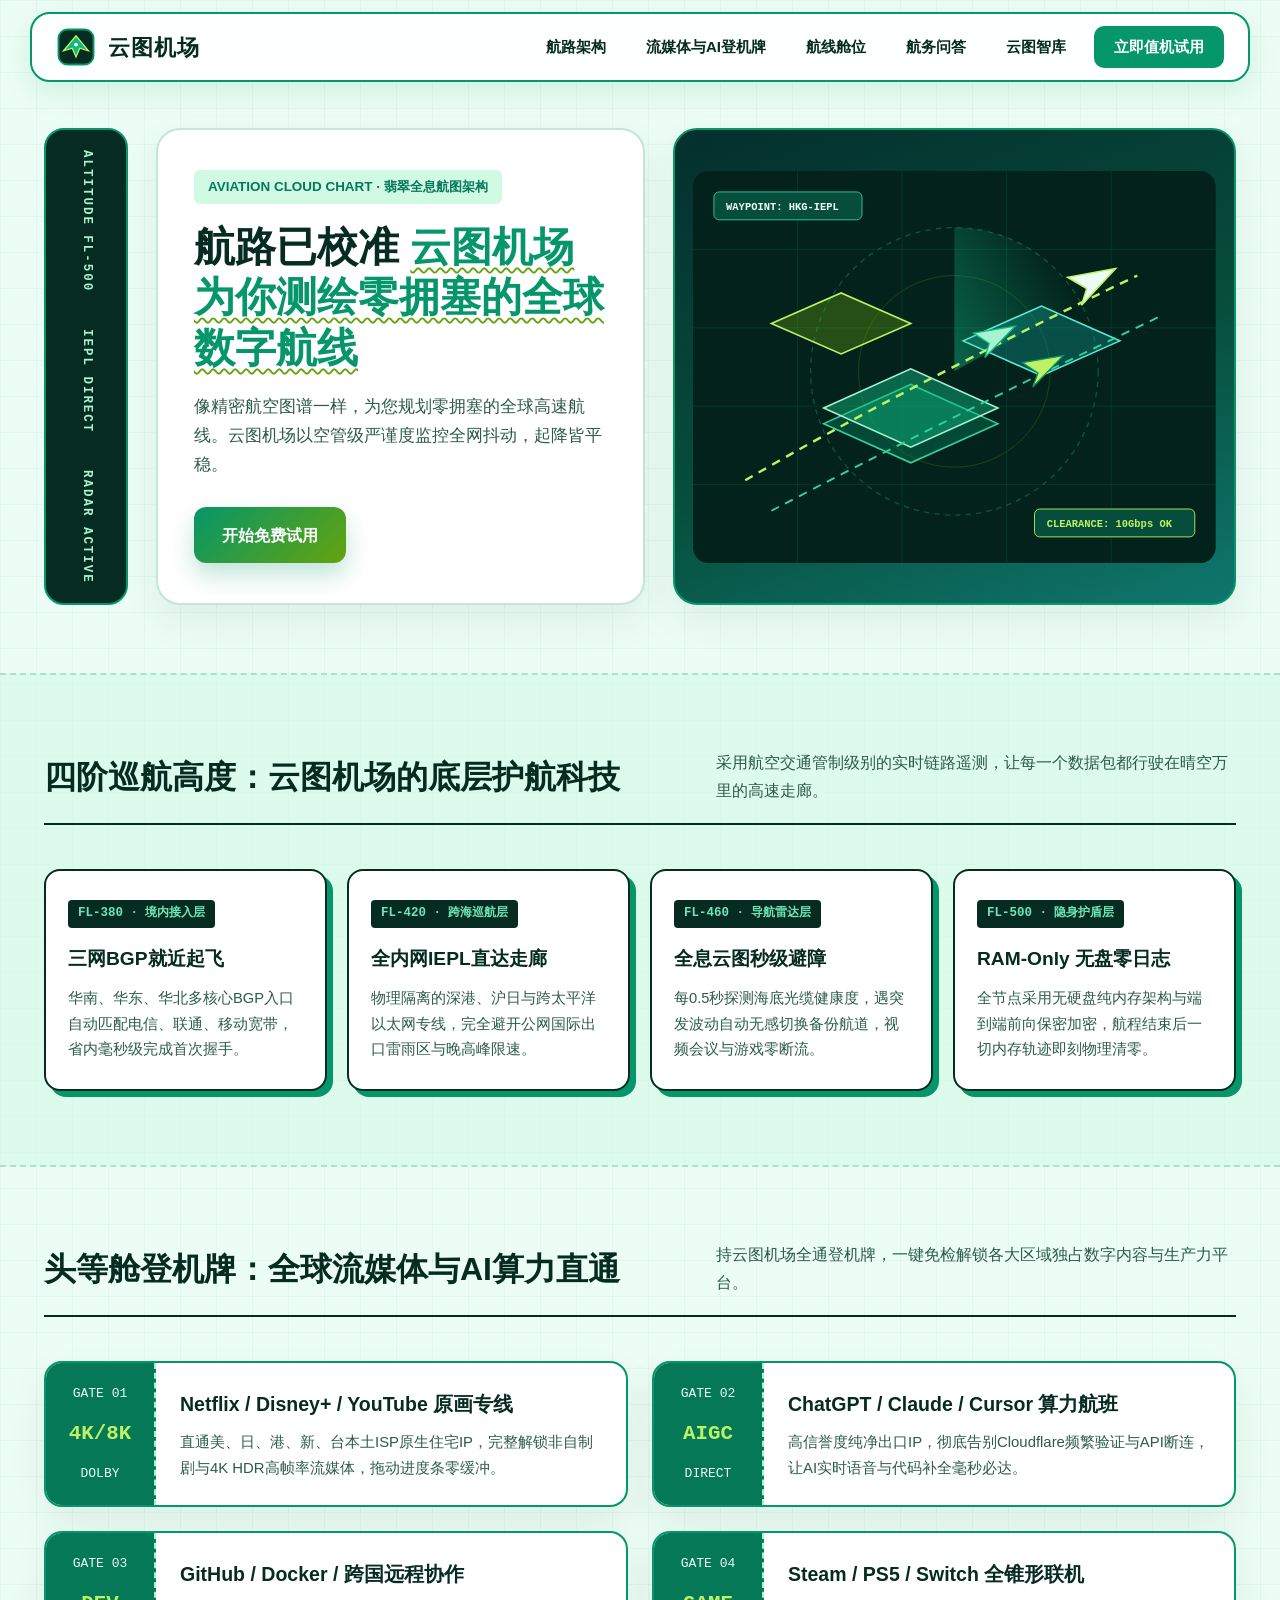
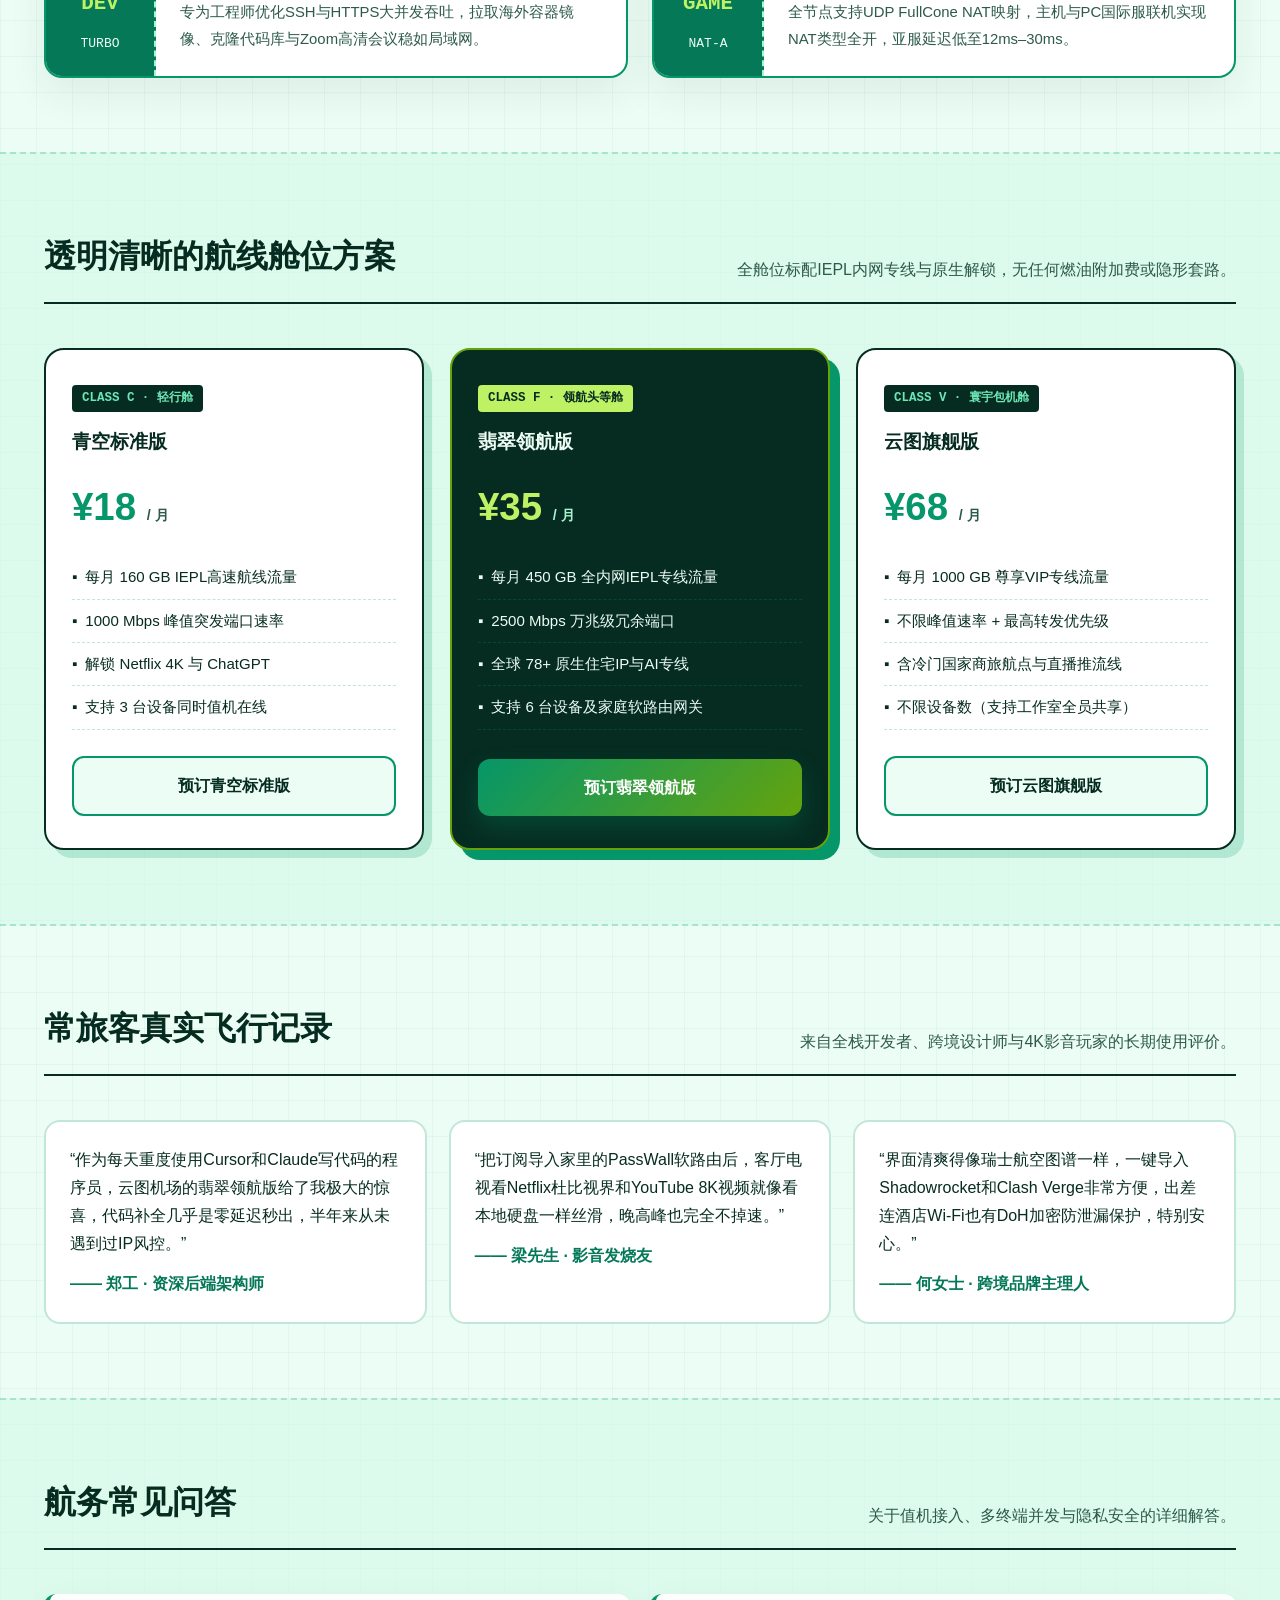
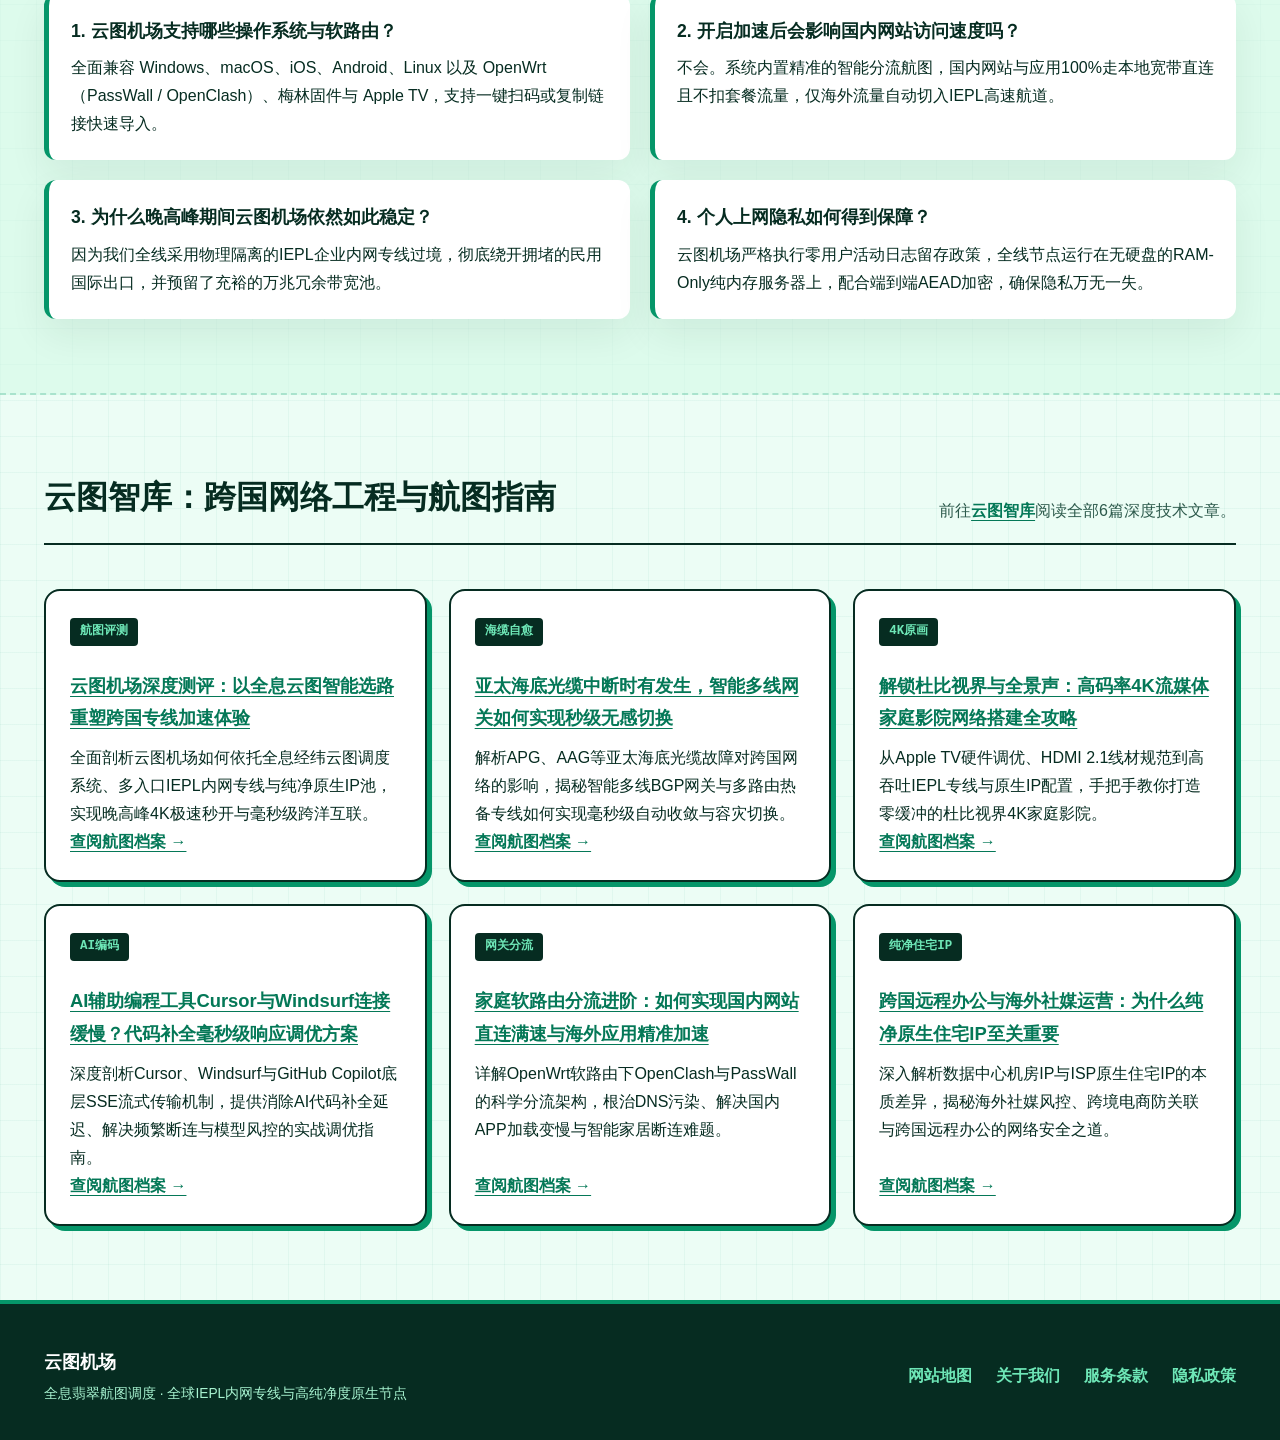
==== commit 7581832f: "revert: restore original layout and structure prior to pricing changes while keeping bespoke hero in" ====
--- a/index.html
+++ b/index.html
@@ -56,8 +56,8 @@
         </div>
         <div class="av-hero-copy">
           <div class="av-coord-tag">AVIATION CLOUD CHART · 翡翠全息航图架构</div>
-          <h1>像精密航空图谱一样，为您规划<span>零拥塞</span>的全球高速航线</h1>
-          <p>告别盲目切换节点的繁琐。云图机场搭载三维等距气象航图选路系统，实时扫描全球海底光缆与BGP入口健康度，将4K原画影音、AI代码补全与跨国协作数据包精准引导至万兆IEPL内网专线上空。</p>
+          <h1>航路已校准 <span>云图机场为你测绘零拥塞的全球数字航线</span></h1>
+          <p>像精密航空图谱一样，为您规划零拥塞的全球高速航线。云图机场以空管级严谨度监控全网抖动，起降皆平稳。</p>
           <div class="av-cta-row">
             <a href="https://ww012.twilightaff.com/#/?code=A56DH1Af" class="btn-av-emerald" rel="nofollow" target="_blank">开始免费试用</a>
             
